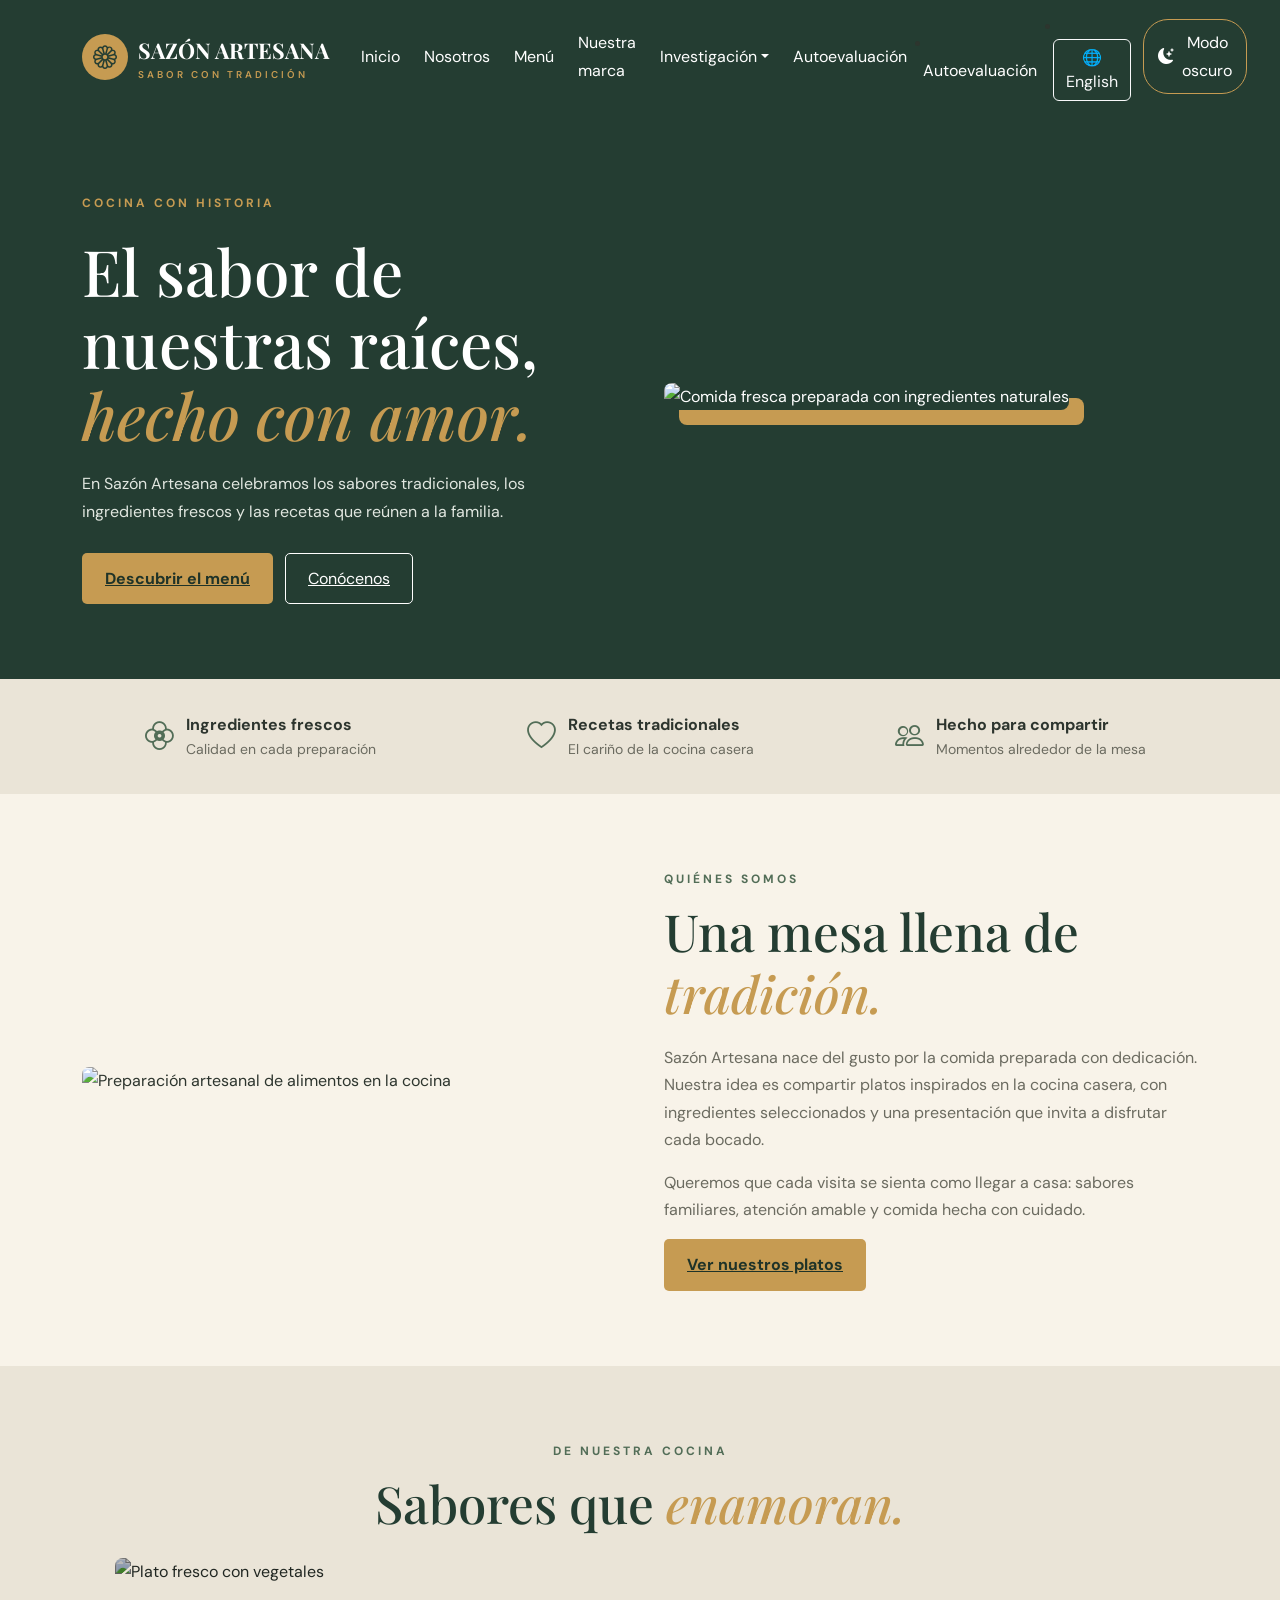
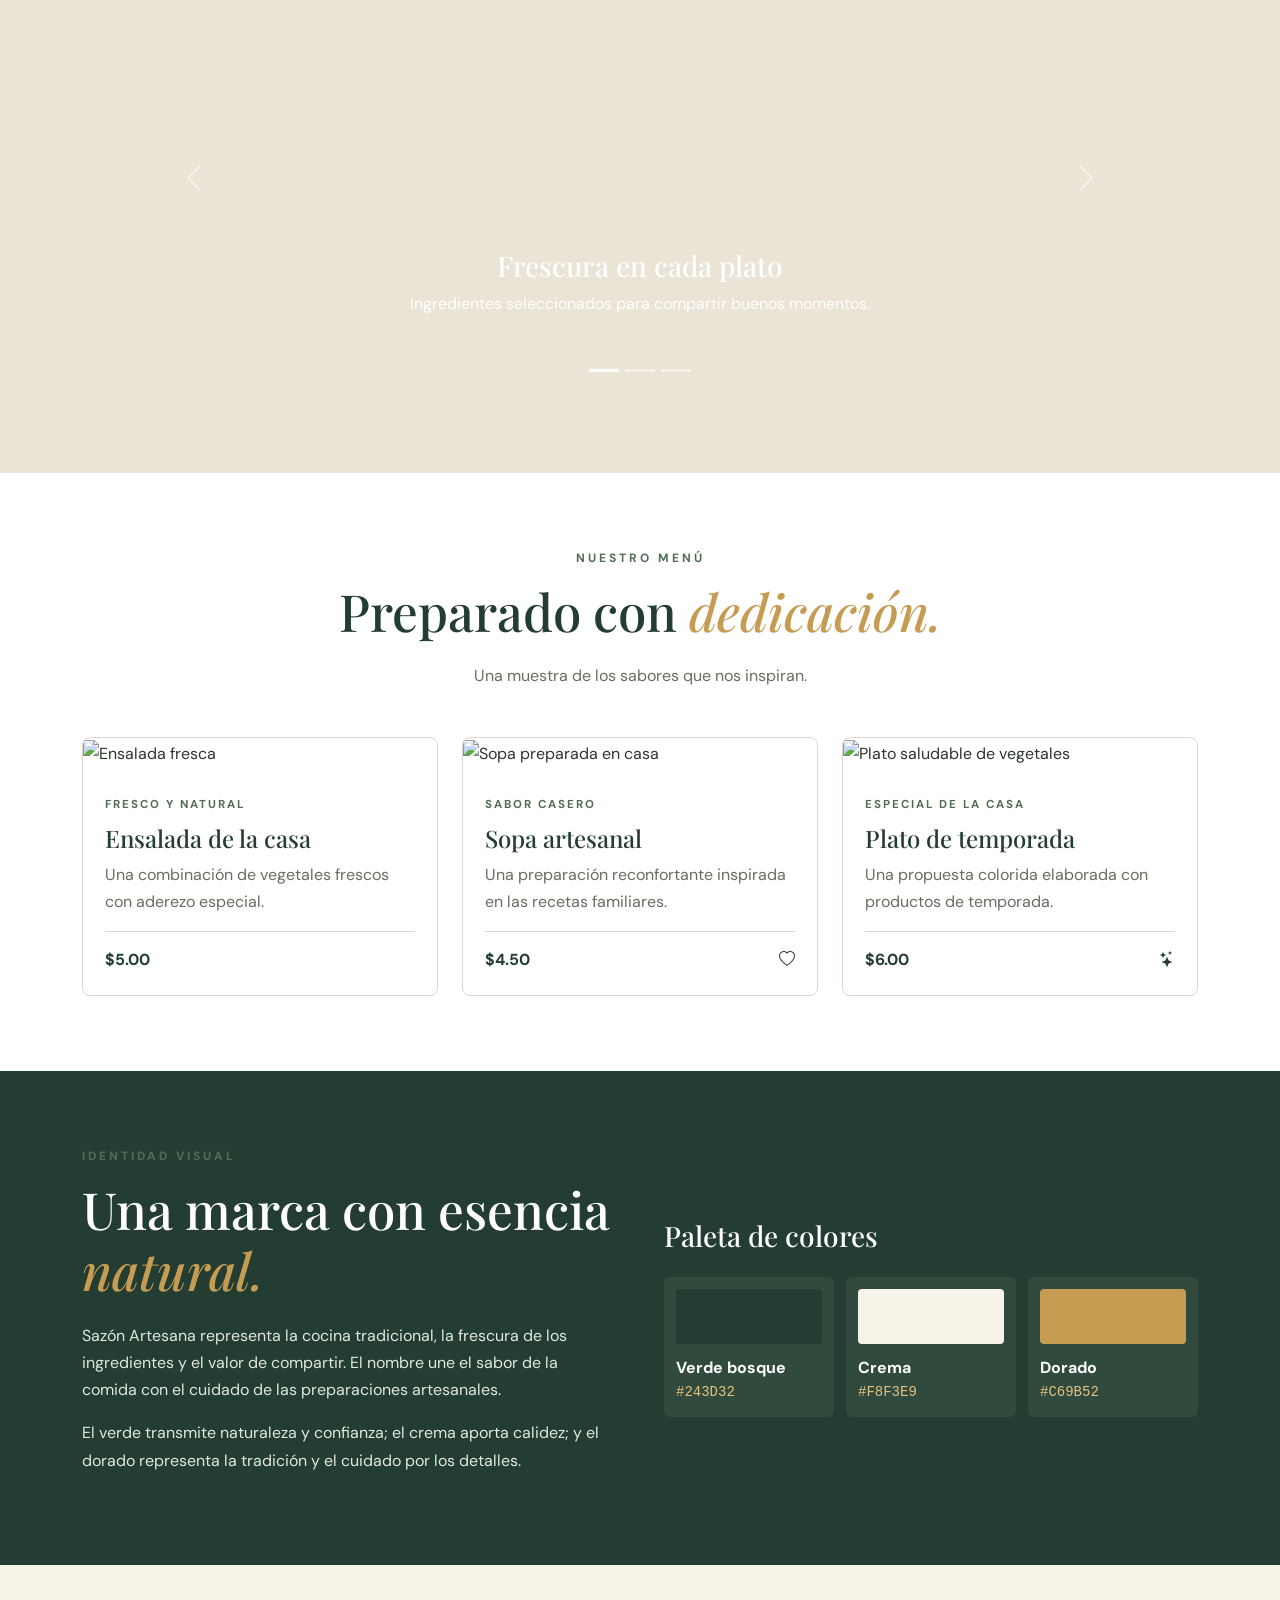
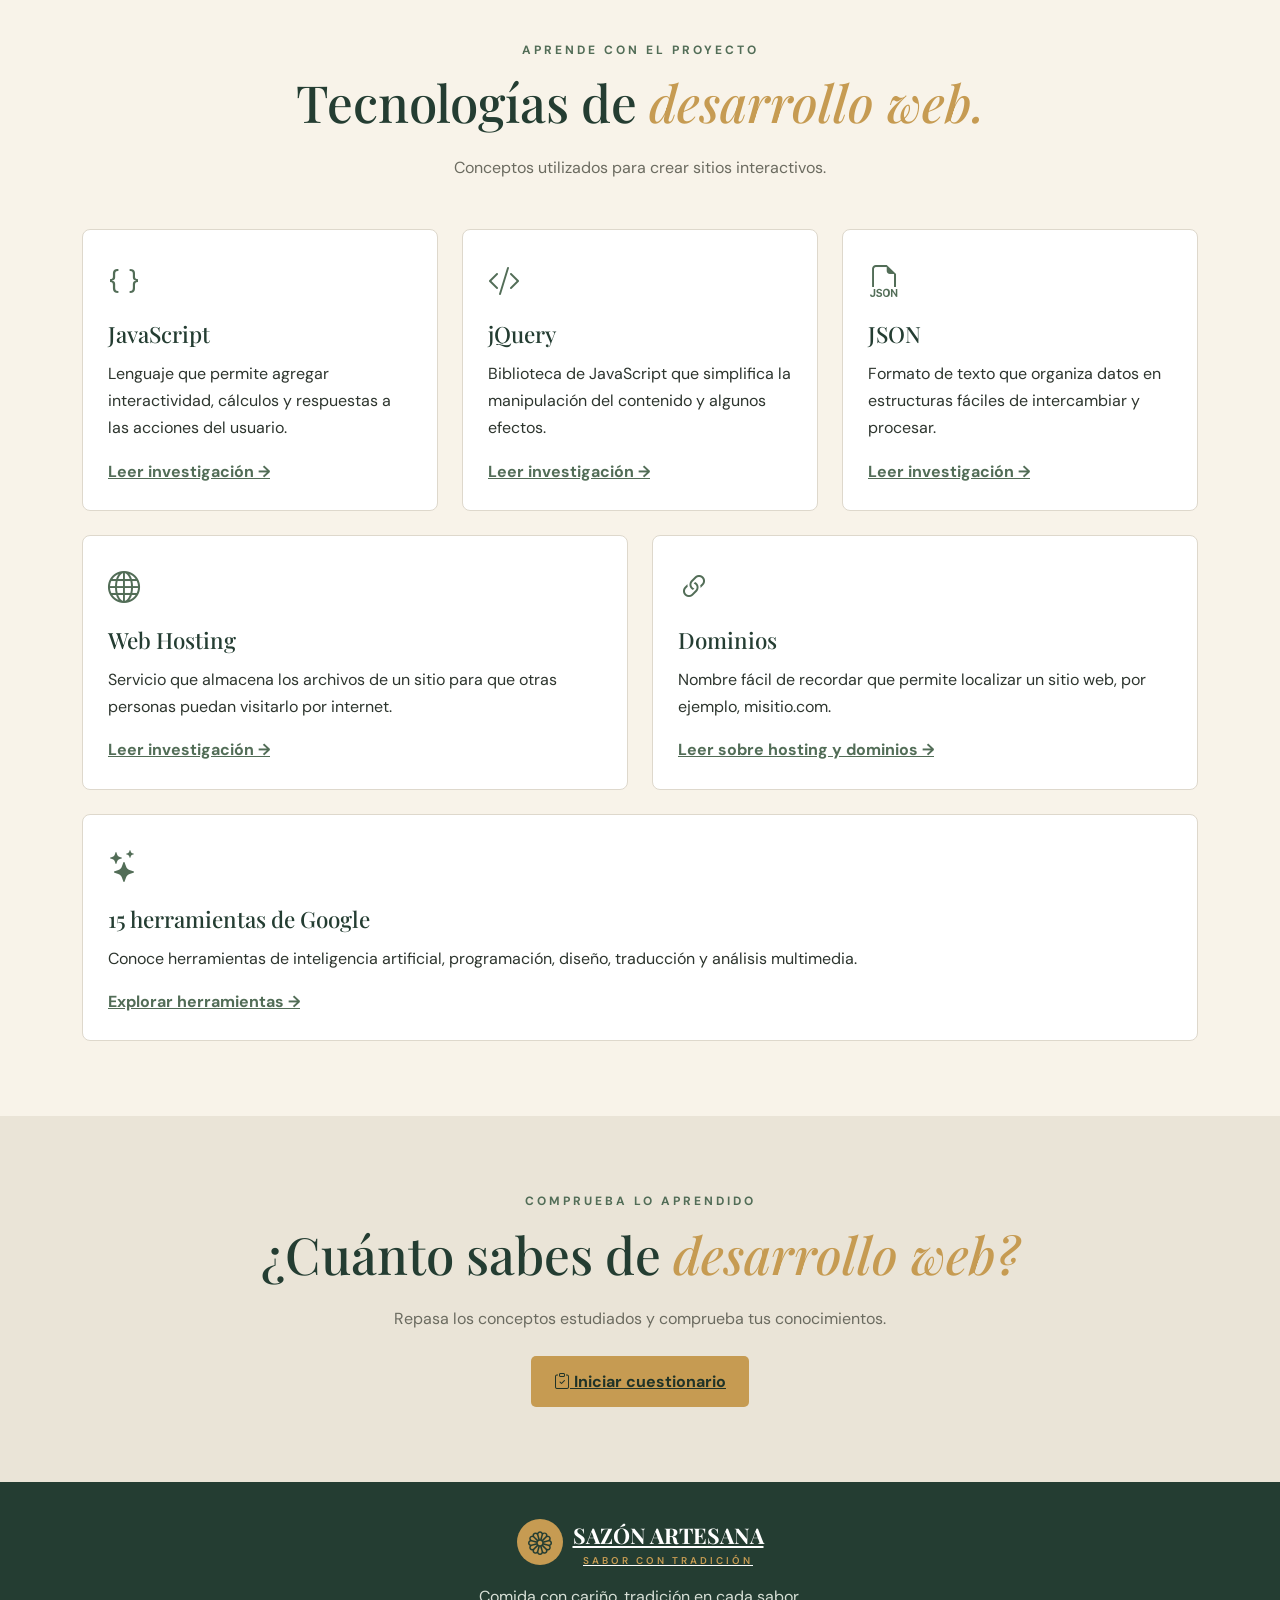
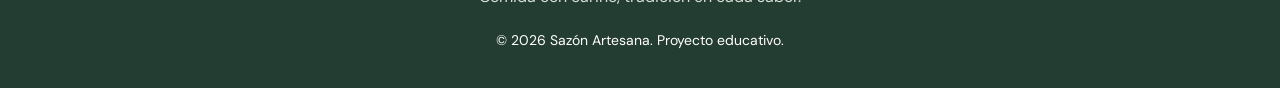
==== index.html @ 06ac9212 "primer commit" ====
<!DOCTYPE html>
<html lang="es" id="inicio">
<head>
<meta charset="UTF-8">
<meta name="viewport" content="width=device-width, initial-scale=1.0">
<title>Sazón Artesana | El sabor de nuestras raíces</title>

<link href="https://cdn.jsdelivr.net/npm/bootstrap@5.3.3/dist/css/bootstrap.min.css" rel="stylesheet">
<link href="https://cdn.jsdelivr.net/npm/bootstrap-icons@1.11.3/font/bootstrap-icons.min.css" rel="stylesheet">
<link href="https://fonts.googleapis.com/css2?family=DM+Sans:wght@400;500;600;700&family=Playfair+Display:wght@500;600;700&display=swap" rel="stylesheet">

<style>
:root {
    --verde: #243D32;
    --verde-claro: #526D57;
    --crema: #F8F3E9;
    --dorado: #C69B52;
    --texto: #2D352E;
    --tarjeta: #FFFFFF;
    --suave: #EAE4D7;
    --borde: #DED8CC;
}

* { box-sizing: border-box; }

html {
    scroll-behavior: smooth;
    scroll-padding-top: 90px;
}

body {
    margin: 0;
    background: var(--crema);
    color: var(--texto);
    font-family: 'DM Sans', sans-serif;
    line-height: 1.7;
    transition: background .3s, color .3s;
}

h1, h2, h3, h4 {
    font-family: 'Playfair Display', serif;
}

.barra {
    background: var(--verde);
    padding: 12px 0;
}

.marca {
    display: flex;
    align-items: center;
    gap: 10px;
    color: white;
    font-family: 'Playfair Display', serif;
    font-size: 1.35rem;
    font-weight: bold;
}

.logo {
    width: 46px;
    height: 46px;
    display: grid;
    place-items: center;
    background: var(--dorado);
    color: var(--verde);
    border-radius: 50%;
    font-size: 1.5rem;
}

.marca small {
    display: block;
    color: var(--dorado);
    font: 600 .62rem 'DM Sans', sans-serif;
    letter-spacing: 3px;
}

.barra .nav-link {
    color: white;
    margin-left: 8px;
}

.barra .nav-link:hover { color: var(--dorado); }

.theme-toggle {
    display: inline-flex;
    align-items: center;
    justify-content: center;
    gap: 8px;
    padding: 9px 14px;
    margin-left: 12px;
    border: 1px solid var(--dorado);
    border-radius: 25px;
    background: transparent;
    color: white;
    cursor: pointer;
    transition: .25s;
}

.theme-toggle:hover {
    background: var(--dorado);
    color: var(--verde);
}

.portada {
    background: var(--verde);
    color: white;
    padding: 75px 0;
}

.etiqueta {
    color: var(--dorado);
    font-size: .75rem;
    font-weight: 700;
    letter-spacing: 3px;
}

.portada h1 {
    font-size: clamp(2.8rem, 5vw, 5rem);
    line-height: 1.12;
    margin: 20px 0;
}

.portada h1 em { color: var(--dorado); }

.portada p {
    color: #E1E7E0;
    max-width: 520px;
    margin-bottom: 28px;
}

.boton-dorado {
    display: inline-block;
    background: var(--dorado);
    color: #1F3328;
    padding: 12px 23px;
    border-radius: 5px;
    font-weight: 700;
    border: none;
    transition: .25s;
}

.boton-dorado:hover {
    background: #E2BD7C;
    color: #1F3328;
    transform: translateY(-2px);
}

.boton-borde {
    display: inline-block;
    color: white;
    border: 1px solid white;
    border-radius: 5px;
    padding: 11px 22px;
    margin-left: 8px;
}

.foto-portada {
    width: 100%;
    height: 430px;
    object-fit: cover;
    border-radius: 8px;
    box-shadow: 15px 15px 0 var(--dorado);
}

.franja {
    background: var(--suave);
    padding: 24px 0;
}

.dato {
    display: flex;
    align-items: center;
    justify-content: center;
    gap: 12px;
    padding: 8px;
}

.dato i {
    color: var(--verde-claro);
    font-size: 1.8rem;
}

.dato strong, .dato small { display: block; }
.dato small { color: #6B6B60; }

.seccion { padding: 75px 0; }

.subtitulo {
    display: block;
    color: var(--verde-claro);
    font-size: .75rem;
    font-weight: 700;
    letter-spacing: 3px;
    margin-bottom: 12px;
}

.titulo-seccion {
    color: var(--verde);
    font-size: clamp(2rem, 4vw, 3.2rem);
    margin-bottom: 20px;
}

.titulo-seccion em { color: var(--dorado); }

.foto-nosotros {
    width: 100%;
    height: 390px;
    object-fit: cover;
    border-radius: 7px;
}

.texto-suave { color: #6B6B60; }

.seccion-galeria { background: var(--suave); }

.galeria {
    max-width: 1050px;
    margin: auto;
    border-radius: 8px;
    overflow: hidden;
}

.galeria img {
    height: 440px;
    width: 100%;
    object-fit: cover;
    filter: brightness(.72);
}

.galeria .carousel-caption { bottom: 45px; }

.seccion-menu { background: var(--tarjeta); }

.producto {
    height: 100%;
    background: var(--tarjeta);
    border: 1px solid var(--borde);
    border-radius: 8px;
    overflow: hidden;
    transition: .25s;
}

.producto:hover {
    transform: translateY(-6px);
    box-shadow: 0 14px 30px #243D321A;
}

.producto img {
    width: 100%;
    height: 235px;
    object-fit: cover;
}

.producto-contenido { padding: 22px; }

.categoria {
    color: var(--verde-claro);
    font-size: .72rem;
    font-weight: 700;
    letter-spacing: 2px;
}

.producto h3 {
    color: var(--verde);
    margin: 8px 0;
    font-size: 1.5rem;
}

.producto p { color: #6B6B60; }

.precio {
    display: flex;
    align-items: center;
    justify-content: space-between;
    border-top: 1px solid var(--borde);
    padding-top: 14px;
    color: var(--verde);
    font-weight: 700;
}

.identidad {
    background: var(--verde);
    color: white;
}

.identidad .titulo-seccion { color: white; }
.identidad p { color: #E1E7E0; }

.paleta {
    display: grid;
    grid-template-columns: repeat(3, 1fr);
    gap: 12px;
    margin-top: 24px;
}

.color-card {
    background: #304A3D;
    padding: 12px;
    border-radius: 6px;
}

.muestra-color {
    height: 55px;
    border-radius: 4px;
    margin-bottom: 10px;
}

.color-card strong, .color-card code { display: block; }
.color-card code { color: #E4C17F; }

.tecnologia-card {
    height: 100%;
    padding: 25px;
    background: var(--tarjeta);
    border: 1px solid var(--borde);
    border-radius: 8px;
}

.tecnologia-card i {
    color: var(--verde-claro);
    font-size: 2rem;
}

.tecnologia-card h3 {
    color: var(--verde);
    margin: 12px 0;
    font-size: 1.4rem;
}

.enlace-card {
    color: var(--verde-claro);
    font-weight: 700;
}

.autoevaluacion {
    background: var(--suave);
    text-align: center;
}

.pie {
    background: var(--verde);
    color: white;
    padding: 35px 0;
}

.pie p { color: #D8E0D7; }

.volver {
    position: fixed;
    bottom: 20px;
    right: 20px;
    z-index: 1000;
    display: none;
    border: none;
    border-radius: 50%;
    width: 46px;
    height: 46px;
    background: var(--dorado);
    color: var(--verde);
    font-size: 1.2rem;
}

.volver.visible { display: block; }

/* MODO OSCURO: se activa al pulsar el botón */

body.dark-mode {
    --crema: #17221C;
    --texto: #F0F0E9;
    --tarjeta: #24342B;
    --suave: #202E25;
    --borde: #405146;
    background: var(--crema);
    color: var(--texto);
}

body.dark-mode .seccion-menu,
body.dark-mode .producto,
body.dark-mode .tecnologia-card {
    background: var(--tarjeta);
    color: var(--texto);
}

body.dark-mode .titulo-seccion,
body.dark-mode .producto h3,
body.dark-mode .precio,
body.dark-mode .tecnologia-card h3 {
    color: #E8C985;
}

body.dark-mode .texto-suave,
body.dark-mode .producto p,
body.dark-mode .tecnologia-card p {
    color: #D1D8D0;
}

body.dark-mode .franja,
body.dark-mode .seccion-galeria,
body.dark-mode .autoevaluacion {
    background: var(--suave);
}

body.dark-mode .dato small { color: #D1D8D0; }

body.dark-mode .dropdown-menu {
    background: #24342B;
}

body.dark-mode .dropdown-item { color: white; }
body.dark-mode .dropdown-item:hover { background: #405146; }

body.dark-mode .identidad { background: #101913; }

body.dark-mode .producto,
body.dark-mode .tecnologia-card {
    border-color: var(--borde);
}

@media (max-width: 991px) {
    .theme-toggle {
        margin: 12px 0 5px;
    }

    .portada { text-align: center; }
    .portada p { margin-left: auto; margin-right: auto; }
    .foto-portada { margin-top: 35px; height: 340px; }
}

@media (max-width: 576px) {
    .seccion { padding: 55px 0; }
    .foto-portada { height: 280px; }
    .galeria img { height: 320px; }
    .foto-nosotros { height: 300px; }
    .paleta { grid-template-columns: 1fr; }
    .boton-borde { margin: 12px 0 0; }
}
</style>
</head>

<body>

<!-- NAVEGACIÓN -->
<nav class="navbar navbar-expand-lg barra sticky-top">
<div class="container">
    <a class="navbar-brand marca" href="#inicio">
        <span class="logo"><i class="bi bi-flower1"></i></span>
        <span>SAZÓN ARTESANA<small>SABOR CON TRADICIÓN</small></span>
    </a>

    <button class="navbar-toggler bg-light" type="button"
        data-bs-toggle="collapse" data-bs-target="#menuPrincipal"
        aria-controls="menuPrincipal" aria-expanded="false"
        aria-label="Abrir menú">
        <span class="navbar-toggler-icon"></span>
    </button>

    <div class="collapse navbar-collapse" id="menuPrincipal">
        <ul class="navbar-nav ms-auto align-items-lg-center">
            <li class="nav-item"><a class="nav-link" href="#inicio">Inicio</a></li>
            <li class="nav-item"><a class="nav-link" href="#nosotros">Nosotros</a></li>
            <li class="nav-item"><a class="nav-link" href="#menu">Menú</a></li>
            <li class="nav-item"><a class="nav-link" href="#identidad">Nuestra marca</a></li>
            <li class="nav-item dropdown">
                <a class="nav-link dropdown-toggle" href="#investigacion"
                   role="button" data-bs-toggle="dropdown">Investigación</a>
                <ul class="dropdown-menu">
                    <li><a class="dropdown-item" href="#investigacion">JavaScript</a></li>
                    <li><a class="dropdown-item" href="#investigacion">jQuery</a></li>
                    <li><a class="dropdown-item" href="#investigacion">JSON</a></li>
                    <li><a class="dropdown-item" href="#investigacion">Hosting y dominios</a></li>
                    <li><a class="dropdown-item" href="google-tools.html">15 herramientas de Google</a></li>
                </ul>
            </li>
            <li class="nav-item"><a class="nav-link" href="#autoevaluacion">Autoevaluación</a></li>
        </ul>
    
<li class="nav-item">
    <a class="nav-link" href="cuestionario.html">Autoevaluación</a>
</li>

<li class="nav-item ms-lg-2">
    
<button id="cambiarIdioma" type="button"
        class="btn btn-outline-light ms-2">
    🌐 <span id="textoIdioma">English</span>

    </button>
</li>



        <!-- ESTE ES EL BOTÓN DE MODO CLARO Y OSCURO -->
        <button id="themeToggle" class="theme-toggle" type="button"
                aria-label="Activar modo oscuro">
            <i class="bi bi-moon-stars-fill" id="themeIcon"></i>
            <span id="themeText">Modo oscuro</span>
        </button>
    </div>
</div>
</nav>

<!-- PORTADA -->
<header class="portada">
<div class="container">
    <div class="row align-items-center g-5">
        <div class="col-lg-6">
            <span class="etiqueta">COCINA CON HISTORIA</span>
            <h1>El sabor de nuestras raíces, <em>hecho con amor.</em></h1>
            <p>
                En Sazón Artesana celebramos los sabores tradicionales,
                los ingredientes frescos y las recetas que reúnen a la familia.
            </p>
            <a href="#menu" class="boton-dorado">Descubrir el menú</a>
            <a href="#nosotros" class="boton-borde">Conócenos</a>
        </div>
        <div class="col-lg-6">
            <img class="foto-portada"
                src="https://images.unsplash.com/photo-1547592180-85f173990554?auto=format&fit=crop&w=1200&q=85"
                alt="Comida fresca preparada con ingredientes naturales">
        </div>
    </div>
</div>
</header>

<!-- INFORMACIÓN RÁPIDA -->
<section class="franja">
<div class="container">
    <div class="row">
        <div class="col-md-4 dato">
            <i class="bi bi-flower2"></i>
            <div><strong>Ingredientes frescos</strong><small>Calidad en cada preparación</small></div>
        </div>
        <div class="col-md-4 dato">
            <i class="bi bi-heart"></i>
            <div><strong>Recetas tradicionales</strong><small>El cariño de la cocina casera</small></div>
        </div>
        <div class="col-md-4 dato">
            <i class="bi bi-people"></i>
            <div><strong>Hecho para compartir</strong><small>Momentos alrededor de la mesa</small></div>
        </div>
    </div>
</div>
</section>

<!-- NOSOTROS -->
<section class="seccion" id="nosotros">
<div class="container">
    <div class="row align-items-center g-5">
        <div class="col-lg-6">
            <img class="foto-nosotros"
                src="https://images.unsplash.com/photo-1556911220-e15b29be8c8f?auto=format&fit=crop&w=1000&q=85"
                alt="Preparación artesanal de alimentos en la cocina">
        </div>
        <div class="col-lg-6">
            <span class="subtitulo">QUIÉNES SOMOS</span>
            <h2 class="titulo-seccion">Una mesa llena de <em>tradición.</em></h2>
            <p class="texto-suave">
                Sazón Artesana nace del gusto por la comida preparada con
                dedicación. Nuestra idea es compartir platos inspirados en
                la cocina casera, con ingredientes seleccionados y una
                presentación que invita a disfrutar cada bocado.
            </p>
            <p class="texto-suave">
                Queremos que cada visita se sienta como llegar a casa:
                sabores familiares, atención amable y comida hecha con cuidado.
            </p>
            <a href="#menu" class="boton-dorado">Ver nuestros platos</a>
        </div>
    </div>
</div>
</section>

<!-- CARRUSEL CON TRANSICIÓN CROSSFADE -->
<section class="seccion seccion-galeria">
<div class="container">
    <div class="text-center mb-4">
        <span class="subtitulo">DE NUESTRA COCINA</span>
        <h2 class="titulo-seccion">Sabores que <em>enamoran.</em></h2>
    </div>

    <div id="carruselComida" class="carousel slide carousel-fade galeria"
         data-bs-ride="carousel" data-bs-interval="4000">
        <div class="carousel-indicators">
            <button type="button" data-bs-target="#carruselComida" data-bs-slide-to="0"
                class="active" aria-current="true" aria-label="Imagen 1"></button>
            <button type="button" data-bs-target="#carruselComida" data-bs-slide-to="1"
                aria-label="Imagen 2"></button>
            <button type="button" data-bs-target="#carruselComida" data-bs-slide-to="2"
                aria-label="Imagen 3"></button>
        </div>

        <div class="carousel-inner">
            <div class="carousel-item active">
                <img src="https://images.unsplash.com/photo-1547592180-85f173990554?auto=format&fit=crop&w=1400&q=85"
                     class="d-block" alt="Plato fresco con vegetales">
                <div class="carousel-caption">
                    <h3>Frescura en cada plato</h3>
                    <p>Ingredientes seleccionados para compartir buenos momentos.</p>
                </div>
            </div>
            <div class="carousel-item">
                <img src="https://images.unsplash.com/photo-1547592166-23ac45744acd?auto=format&fit=crop&w=1400&q=85"
                     class="d-block" alt="Comida casera recién preparada">
                <div class="carousel-caption">
                    <h3>El cariño de lo artesanal</h3>
                    <p>Preparaciones inspiradas en el sabor de casa.</p>
                </div>
            </div>
            <div class="carousel-item">
                <img src="https://images.unsplash.com/photo-1512621776951-a57141f2eefd?auto=format&fit=crop&w=1400&q=85"
                     class="d-block" alt="Ensalada colorida con productos frescos">
                <div class="carousel-caption">
                    <h3>Color, sabor y tradición</h3>
                    <p>Una experiencia para disfrutar con todos los sentidos.</p>
                </div>
            </div>
        </div>

        <button class="carousel-control-prev" type="button"
            data-bs-target="#carruselComida" data-bs-slide="prev">
            <span class="carousel-control-prev-icon" aria-hidden="true"></span>
            <span class="visually-hidden">Anterior</span>
        </button>
        <button class="carousel-control-next" type="button"
            data-bs-target="#carruselComida" data-bs-slide="next">
            <span class="carousel-control-next-icon" aria-hidden="true"></span>
            <span class="visually-hidden">Siguiente</span>
        </button>
    </div>
</div>
</section>

<!-- MENÚ -->
<section class="seccion seccion-menu" id="menu">
<div class="container">
    <div class="text-center mb-5">
        <span class="subtitulo">NUESTRO MENÚ</span>
        <h2 class="titulo-seccion">Preparado con <em>dedicación.</em></h2>
        <p class="texto-suave">Una muestra de los sabores que nos inspiran.</p>
    </div>

    <div class="row g-4">
        <div class="col-md-6 col-lg-4">
            <article class="producto">
                <img src="https://images.unsplash.com/photo-1547592180-85f173990554?auto=format&fit=crop&w=800&q=85"
                     alt="Ensalada fresca">
                <div class="producto-contenido">
                    <span class="categoria">FRESCO Y NATURAL</span>
                    <h3>Ensalada de la casa</h3>
                    <p>Una combinación de vegetales frescos con aderezo especial.</p>
                    <div class="precio"><span>$5.00</span><i class="bi bi-leaf"></i></div>
                </div>
            </article>
        </div>

        <div class="col-md-6 col-lg-4">
            <article class="producto">
                <img src="https://images.unsplash.com/photo-1547592166-23ac45744acd?auto=format&fit=crop&w=800&q=85"
                     alt="Sopa preparada en casa">
                <div class="producto-contenido">
                    <span class="categoria">SABOR CASERO</span>
                    <h3>Sopa artesanal</h3>
                    <p>Una preparación reconfortante inspirada en las recetas familiares.</p>
                    <div class="precio"><span>$4.50</span><i class="bi bi-heart"></i></div>
                </div>
            </article>
        </div>

        <div class="col-md-6 col-lg-4">
            <article class="producto">
                <img src="https://images.unsplash.com/photo-1512621776951-a57141f2eefd?auto=format&fit=crop&w=800&q=85"
                     alt="Plato saludable de vegetales">
                <div class="producto-contenido">
                    <span class="categoria">ESPECIAL DE LA CASA</span>
                    <h3>Plato de temporada</h3>
                    <p>Una propuesta colorida elaborada con productos de temporada.</p>
                    <div class="precio"><span>$6.00</span><i class="bi bi-stars"></i></div>
                </div>
            </article>
        </div>
    </div>
</div>
</section>

<!-- IDENTIDAD Y PALETA DE COLORES -->
<section class="seccion identidad" id="identidad">
<div class="container">
    <div class="row align-items-center g-5">
        <div class="col-lg-6">
            <span class="subtitulo">IDENTIDAD VISUAL</span>
            <h2 class="titulo-seccion">Una marca con esencia <em>natural.</em></h2>
            <p>
                Sazón Artesana representa la cocina tradicional, la frescura
                de los ingredientes y el valor de compartir. El nombre une
                el sabor de la comida con el cuidado de las preparaciones artesanales.
            </p>
            <p>
                El verde transmite naturaleza y confianza; el crema aporta
                calidez; y el dorado representa la tradición y el cuidado por los detalles.
            </p>
        </div>
        <div class="col-lg-6">
            <h3>Paleta de colores</h3>
            <div class="paleta">
                <div class="color-card">
                    <div class="muestra-color" style="background:#243D32"></div>
                    <strong>Verde bosque</strong>
                    <code>#243D32</code>
                </div>
                <div class="color-card">
                    <div class="muestra-color" style="background:#F8F3E9"></div>
                    <strong>Crema</strong>
                    <code>#F8F3E9</code>
                </div>
                <div class="color-card">
                    <div class="muestra-color" style="background:#C69B52"></div>
                    <strong>Dorado</strong>
                    <code>#C69B52</code>
                </div>
            </div>
        </div>
    </div>
</div>
</section>

<!-- INVESTIGACIÓN WEB -->
<section class="seccion" id="investigacion">
<div class="container">
    <div class="text-center mb-5">
        <span class="subtitulo">APRENDE CON EL PROYECTO</span>
        <h2 class="titulo-seccion">Tecnologías de <em>desarrollo web.</em></h2>
        <p class="texto-suave">Conceptos utilizados para crear sitios interactivos.</p>
    </div>

    <div class="row g-4">
        <div class="col-md-6 col-lg-4">
            <div class="tecnologia-card">
                <i class="bi bi-braces"></i>
                <h3>JavaScript</h3>
                <p>Lenguaje que permite agregar interactividad, cálculos y respuestas a las acciones del usuario.</p>
                <a class="enlace-card" href="javascript.html">Leer investigación →</a>
            </div>
        </div>
        <div class="col-md-6 col-lg-4">
            <div class="tecnologia-card">
                <i class="bi bi-code-slash"></i>
                <h3>jQuery</h3>
                <p>Biblioteca de JavaScript que simplifica la manipulación del contenido y algunos efectos.</p>
                <a class="enlace-card" href="jquery.html">Leer investigación →</a>
            </div>
        </div>
        <div class="col-md-6 col-lg-4">
            <div class="tecnologia-card">
                <i class="bi bi-filetype-json"></i>
                <h3>JSON</h3>
                <p>Formato de texto que organiza datos en estructuras fáciles de intercambiar y procesar.</p>
                <a class="enlace-card" href="json.html">Leer investigación →</a>
            </div>
        </div>
        <div class="col-md-6 col-lg-6">
            <div class="tecnologia-card">
                <i class="bi bi-globe"></i>
                <h3>Web Hosting</h3>
                <p>Servicio que almacena los archivos de un sitio para que otras personas puedan visitarlo por internet.</p>
                <a class="enlace-card" href="hosting.html">Leer investigación →</a>
            </div>
        </div>
        <div class="col-md-6 col-lg-6">
            <div class="tecnologia-card">
                <i class="bi bi-link-45deg"></i>
                <h3>Dominios</h3>
                <p>Nombre fácil de recordar que permite localizar un sitio web, por ejemplo, misitio.com.</p>
                <a class="enlace-card" href="hosting.html">Leer sobre hosting y dominios →</a>
            </div>
        </div>
        <div class="col-md-12">
            <div class="tecnologia-card">
                <i class="bi bi-stars"></i>
                <h3>15 herramientas de Google</h3>
                <p>Conoce herramientas de inteligencia artificial, programación, diseño, traducción y análisis multimedia.</p>
                <a class="enlace-card" href="google-tools.html">Explorar herramientas →</a>
            </div>
        </div>
    </div>
</div>
</section>

<!-- AUTOEVALUACIÓN -->
<section class="seccion autoevaluacion" id="autoevaluacion">
<div class="container">
    <span class="subtitulo">COMPRUEBA LO APRENDIDO</span>
    <h2 class="titulo-seccion">¿Cuánto sabes de <em>desarrollo web?</em></h2>
    <p class="texto-suave mb-4">
        Repasa los conceptos estudiados y comprueba tus conocimientos.
    </p>
    <a href="cuestionario.html" class="boton-dorado">
        <i class="bi bi-clipboard-check"></i> Iniciar cuestionario
    </a>
</div>
</section>

<!-- PIE DE PÁGINA -->
<footer class="pie">
<div class="container text-center">
    <a href="#inicio" class="marca justify-content-center mb-3">
        <span class="logo"><i class="bi bi-flower1"></i></span>
        <span>SAZÓN ARTESANA<small>SABOR CON TRADICIÓN</small></span>
    </a>
    <p>Comida con cariño, tradición en cada sabor.</p>
    <small>© <span id="anioActual"></span> Sazón Artesana. Proyecto educativo.</small>
</div>
</footer>

<button id="volverArriba" class="volver" type="button" aria-label="Volver arriba">
    <i class="bi bi-arrow-up"></i>
</button>

<script src="https://cdn.jsdelivr.net/npm/bootstrap@5.3.3/dist/js/bootstrap.bundle.min.js"></script>

<script>
document.addEventListener("DOMContentLoaded", function () {
    // Mostrar el año actual
    document.getElementById("anioActual").textContent = new Date().getFullYear();

    // MODO CLARO Y OSCURO
    const botonTema = document.getElementById("themeToggle");
    const iconoTema = document.getElementById("themeIcon");
    const textoTema = document.getElementById("themeText");

    function actualizarTema(oscuro) {
        document.body.classList.toggle("dark-mode", oscuro);

        if (oscuro) {
            iconoTema.className = "bi bi-sun-fill";
            textoTema.textContent = "Modo claro";
            botonTema.setAttribute("aria-label", "Activar modo claro");
        } else {
            iconoTema.className = "bi bi-moon-stars-fill";
            textoTema.textContent = "Modo oscuro";
            botonTema.setAttribute("aria-label", "Activar modo oscuro");
        }
    }

    // Inicia siempre en modo claro
    actualizarTema(false);

    botonTema.addEventListener("click", function () {
        const ahoraOscuro = !document.body.classList.contains("dark-mode");
        actualizarTema(ahoraOscuro);
    });

    // Botón para volver al inicio
    const botonArriba = document.getElementById("volverArriba");

    window.addEventListener("scroll", function () {
        botonArriba.classList.toggle("visible", window.scrollY > 350);
    });

    botonArriba.addEventListener("click", function () {
        window.scrollTo({ top: 0, behavior: "smooth" });
    });

    // Cerrar menú móvil al pulsar un enlace interno
    document.querySelectorAll('#menuPrincipal a[href^="#"]').forEach(function (enlace) {
        enlace.addEventListener("click", function () {
            const menu = document.getElementById("menuPrincipal");

            if (menu.classList.contains("show")) {
                bootstrap.Collapse.getOrCreateInstance(menu).hide();
            }
            
        });
    });
});
</script>

<!-- Archivo JavaScript para cambiar el idioma -->
<script src="script.js"></script>

</body>
</html>

</body>

</html>
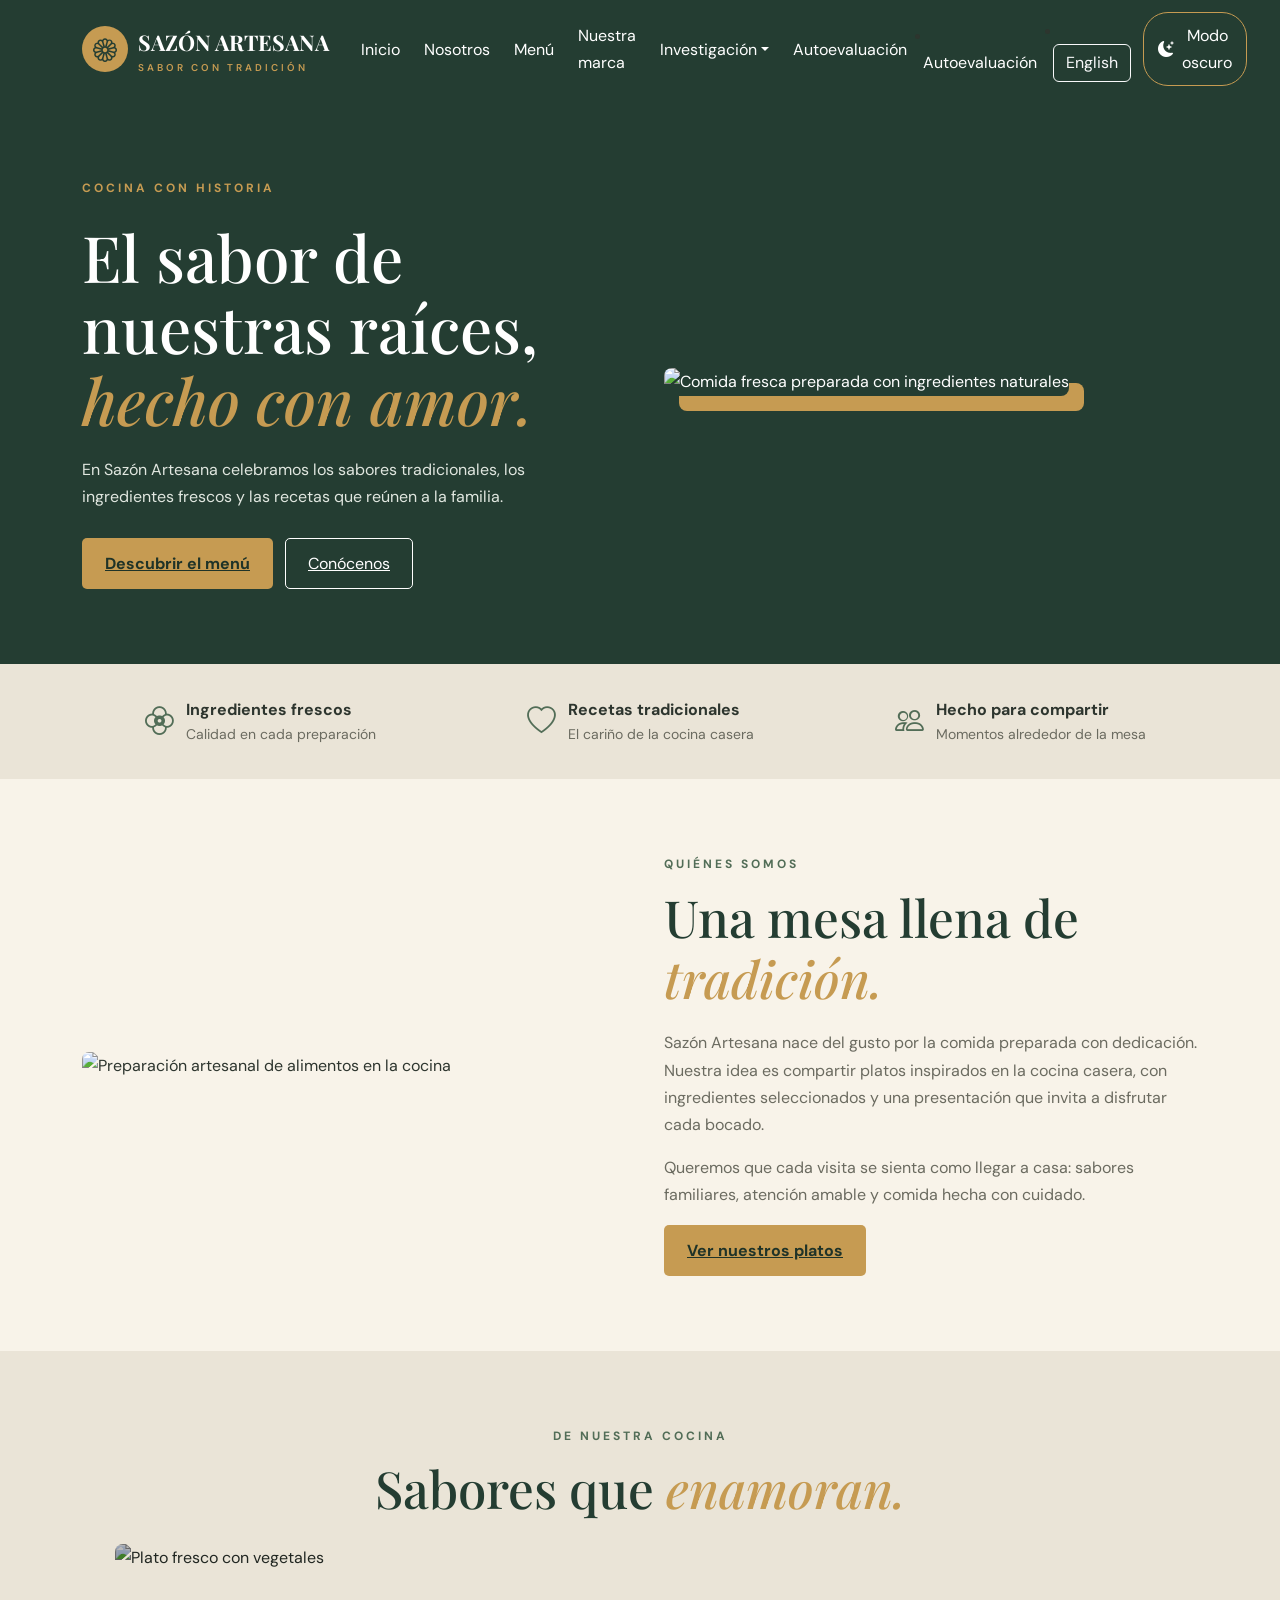
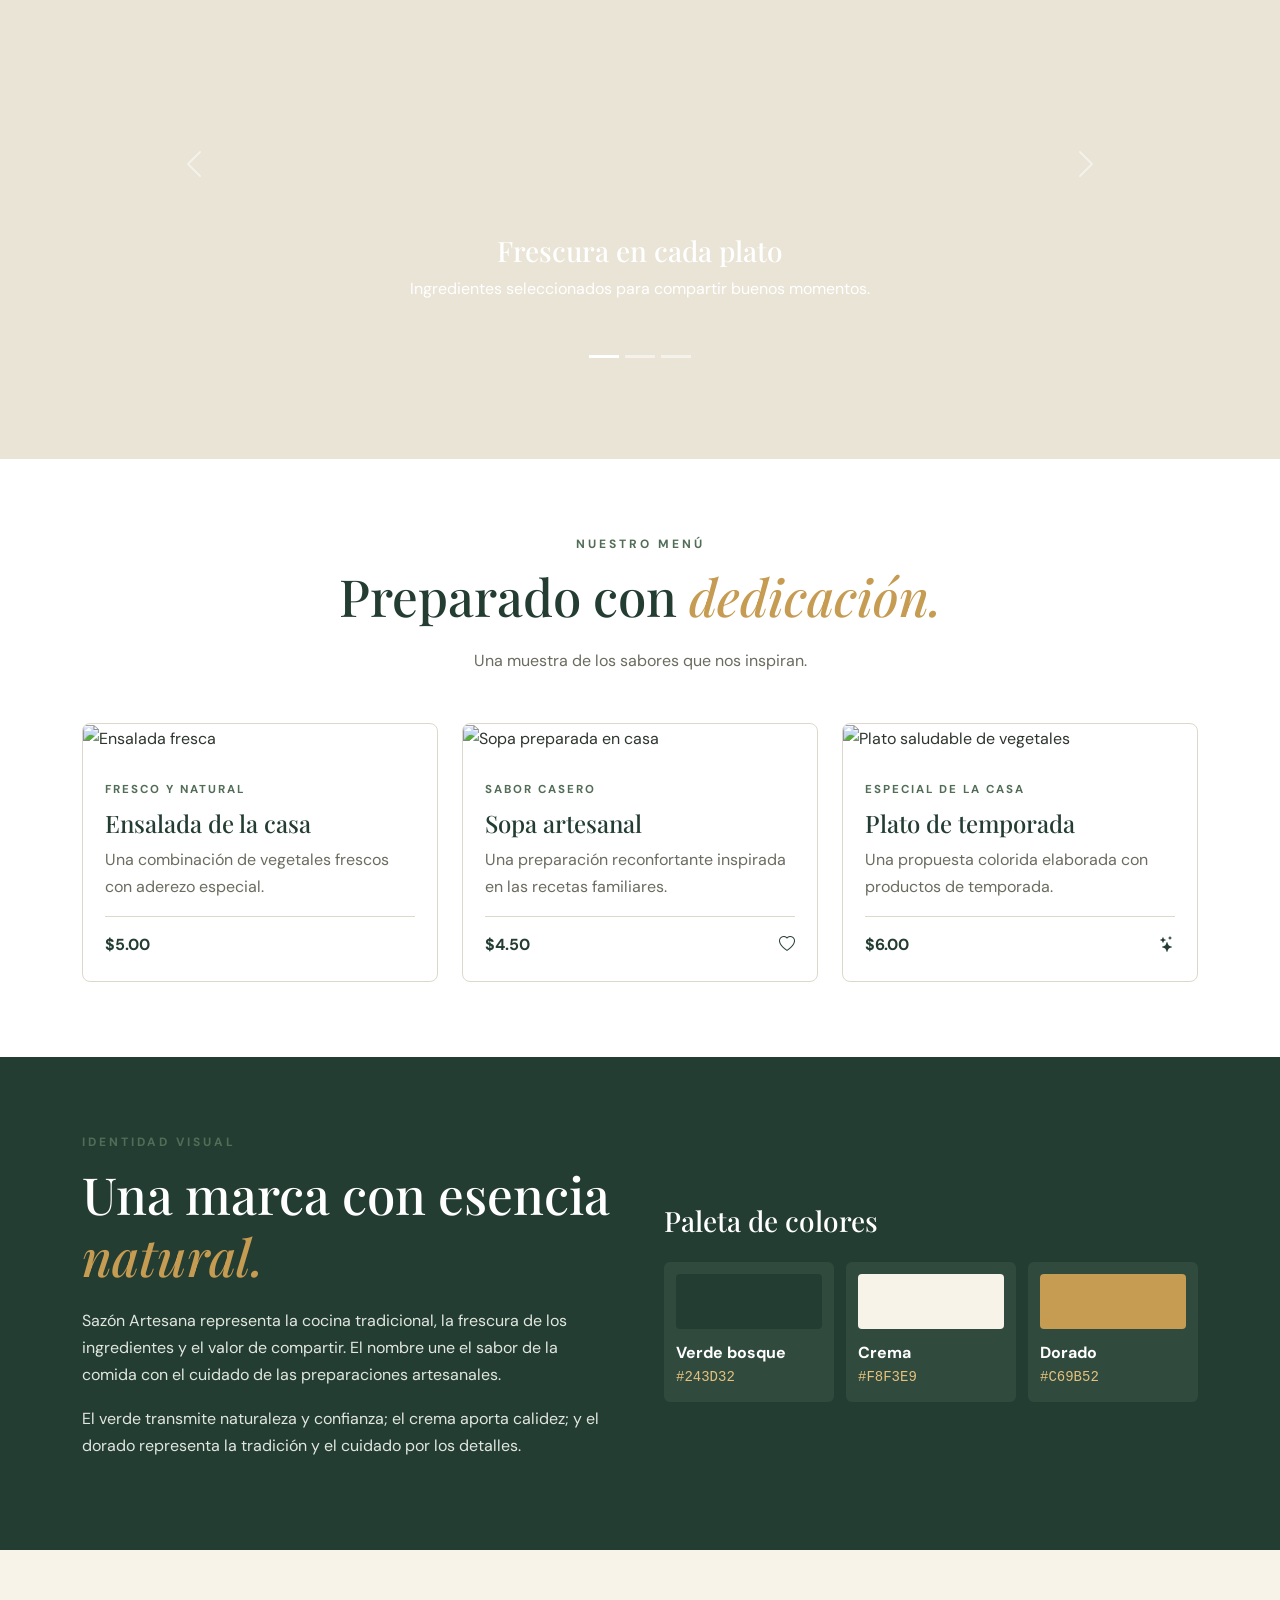
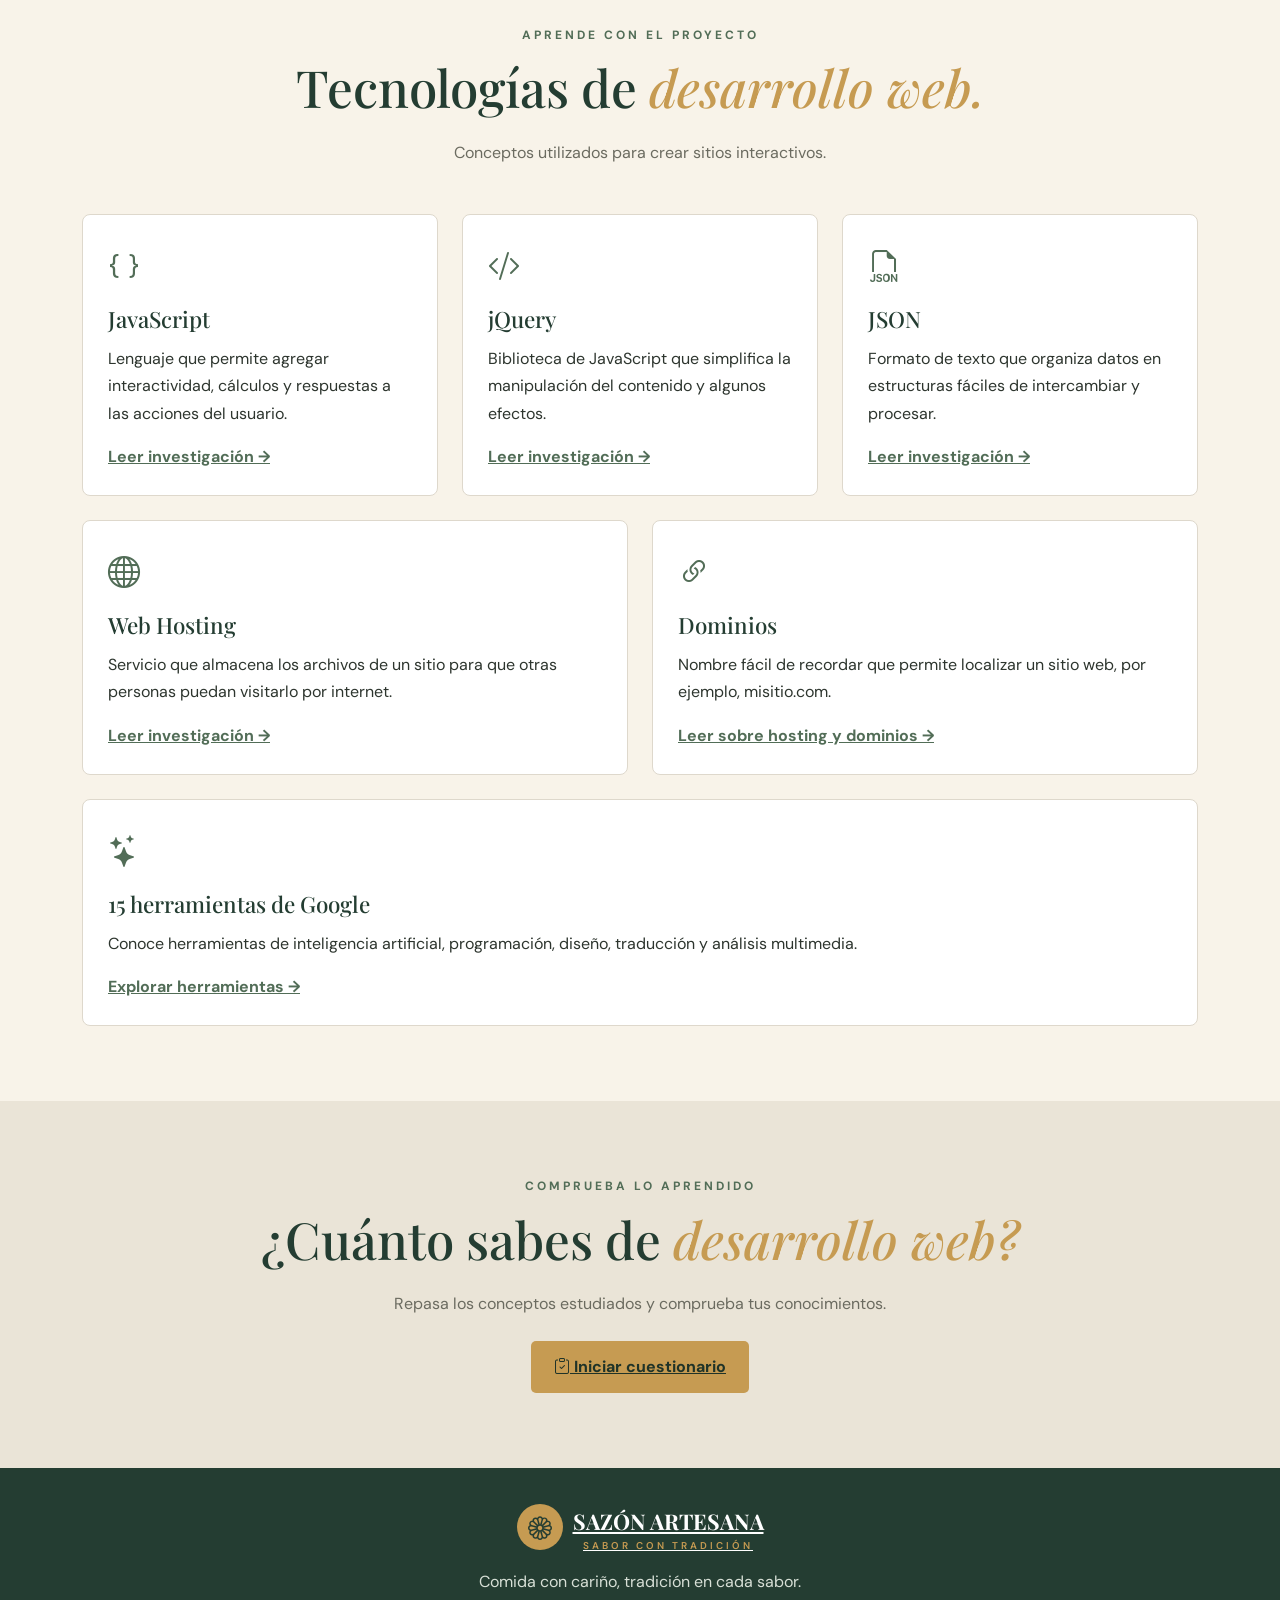
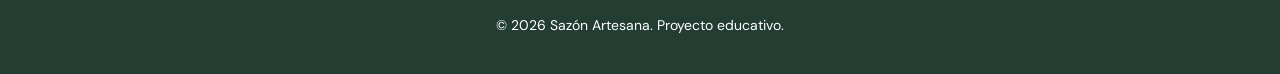
==== commit 4f22ffe5: "commit2" ====
--- a/index.html
+++ b/index.html
@@ -483,7 +483,7 @@
     
 <button id="cambiarIdioma" type="button"
         class="btn btn-outline-light ms-2">
-    🌐 <span id="textoIdioma">English</span>
+     <span id="textoIdioma">English</span>
 
     </button>
 </li>
